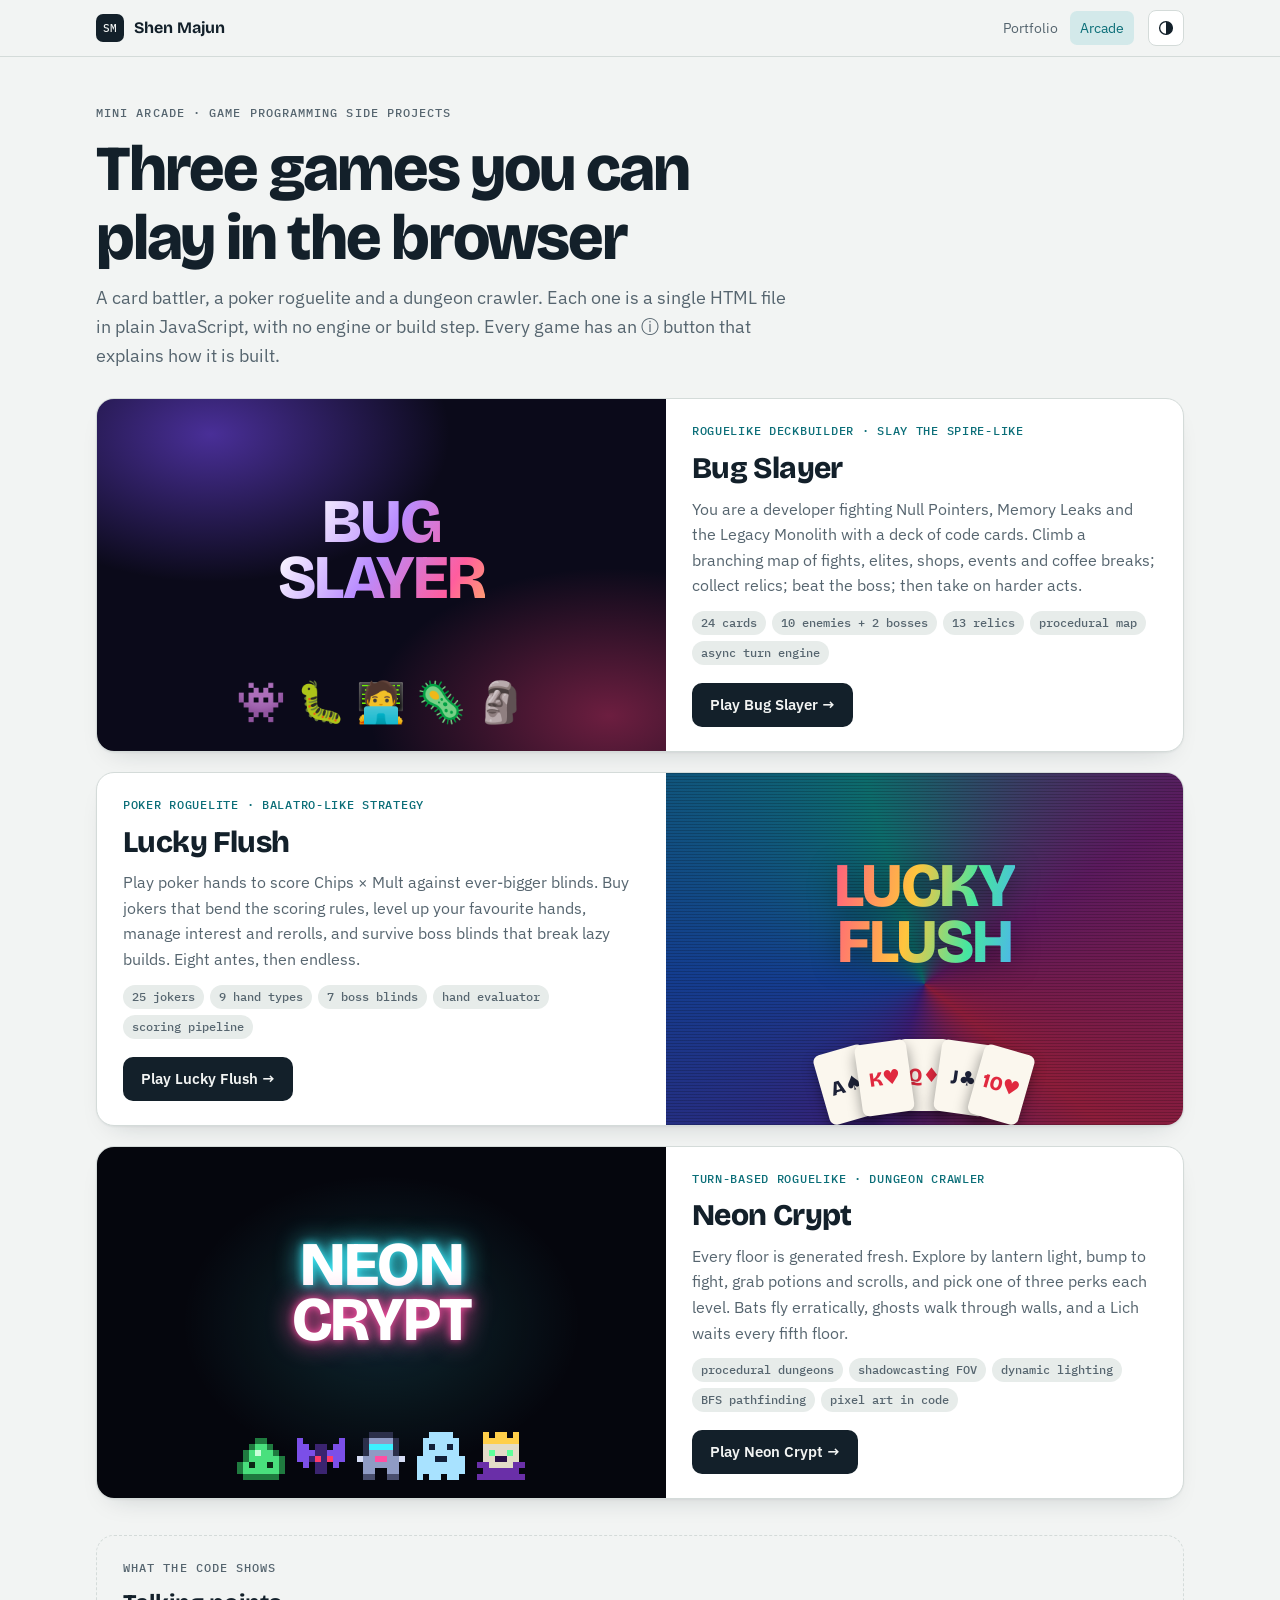
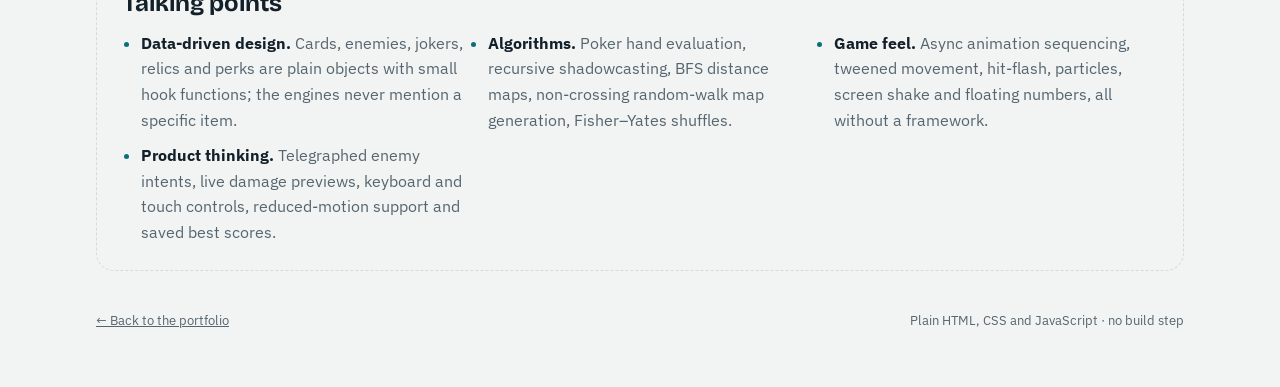
==== games/index.html @ 21170aec "Add Mini Arcade: three browser games - Bug Slayer: developer-themed roguelike deckbuilder (branching" ====
<!doctype html>
<html lang="en">
<head>
<meta charset="utf-8">
<meta name="viewport" content="width=device-width, initial-scale=1, viewport-fit=cover">
<meta name="description" content="Three browser games by Shen Majun: a developer-themed deckbuilder, a poker roguelite and a neon dungeon crawler. Plain JavaScript, no build step.">
<meta name="author" content="Shen Majun">
<title>Mini Arcade · Shen Majun</title>
<link rel="icon" href="data:image/svg+xml,%3Csvg xmlns='http://www.w3.org/2000/svg' viewBox='0 0 32 32'%3E%3Crect width='32' height='32' rx='7' fill='%2313202a'/%3E%3Ctext x='16' y='21' font-family='monospace' font-size='13' fill='%23f2f4f3' text-anchor='middle'%3ESM%3C/text%3E%3C/svg%3E">
<link rel="preconnect" href="https://fonts.googleapis.com">
<link rel="preconnect" href="https://fonts.gstatic.com" crossorigin>
<link rel="stylesheet" href="https://fonts.googleapis.com/css2?family=Bricolage+Grotesque:opsz,wght@12..96,500;12..96,700;12..96,800&family=IBM+Plex+Sans:wght@400;500;600&family=IBM+Plex+Mono:wght@400;500&display=swap">
<link rel="stylesheet" href="games.css">
<script src="games.js"></script>
</head>
<body>
<nav class="nav" aria-label="Site">
  <div class="nav-inner">
    <a class="mark" href="../"><i>SM</i><span>Shen Majun</span></a>
    <div class="nav-links"><a href="../">Portfolio</a><a href="./" class="active">Arcade</a></div>
    <button class="icon-btn" id="theme" type="button" aria-label="Switch light or dark theme" title="Switch light or dark theme">
      <svg width="18" height="18" viewBox="0 0 24 24" aria-hidden="true"><circle cx="12" cy="12" r="8.5" fill="none" stroke="currentColor" stroke-width="1.8"/><path d="M12 3.5a8.5 8.5 0 0 1 0 17z" fill="currentColor"/></svg>
    </button>
  </div>
</nav>

<main class="wrap">
  <header class="page-head">
    <p class="eyebrow">Mini Arcade · game programming side projects</p>
    <h1>Three games you can play in the browser</h1>
    <p class="lede">A card battler, a poker roguelite and a dungeon crawler. Each one is a single HTML file in plain JavaScript, with no engine or build step. Every game has an ⓘ button that explains how it is built.</p>
  </header>

  <div class="games">
    <a class="game" href="bug-slayer.html">
      <div class="poster p-bug" aria-hidden="true">
        <div class="big">BUG<br>SLAYER</div>
        <div class="art"><span>👾</span><span>🐛</span><span>🧑‍💻</span><span>🦠</span><span>🗿</span></div>
      </div>
      <div class="info">
        <span class="kind">Roguelike deckbuilder · Slay the Spire-like</span>
        <h2>Bug Slayer</h2>
        <p>You are a developer fighting Null Pointers, Memory Leaks and the Legacy Monolith with a deck of code cards. Climb a branching map of fights, elites, shops, events and coffee breaks; collect relics; beat the boss; then take on harder acts.</p>
        <div class="tags"><span class="tag">24 cards</span><span class="tag">10 enemies + 2 bosses</span><span class="tag">13 relics</span><span class="tag">procedural map</span><span class="tag">async turn engine</span></div>
        <div class="row"><span class="play">Play Bug Slayer →</span><span class="best" data-best="bug"></span></div>
      </div>
    </a>

    <a class="game" href="lucky-flush.html">
      <div class="poster p-flush" aria-hidden="true">
        <div class="big">LUCKY<br>FLUSH</div>
        <div class="cards"><b>A♠</b><b class="r">K♥</b><b class="r">Q♦</b><b>J♣</b><b class="r">10♥</b></div>
      </div>
      <div class="info">
        <span class="kind">Poker roguelite · Balatro-like strategy</span>
        <h2>Lucky Flush</h2>
        <p>Play poker hands to score Chips × Mult against ever-bigger blinds. Buy jokers that bend the scoring rules, level up your favourite hands, manage interest and rerolls, and survive boss blinds that break lazy builds. Eight antes, then endless.</p>
        <div class="tags"><span class="tag">25 jokers</span><span class="tag">9 hand types</span><span class="tag">7 boss blinds</span><span class="tag">hand evaluator</span><span class="tag">scoring pipeline</span></div>
        <div class="row"><span class="play">Play Lucky Flush →</span><span class="best" data-best="flush"></span></div>
      </div>
    </a>

    <a class="game" href="neon-crypt.html">
      <div class="poster p-crypt" aria-hidden="true">
        <div class="big">NEON<br><span>CRYPT</span></div>
        <canvas id="crypt-sprites" width="48" height="8"></canvas>
      </div>
      <div class="info">
        <span class="kind">Turn-based roguelike · dungeon crawler</span>
        <h2>Neon Crypt</h2>
        <p>Every floor is generated fresh. Explore by lantern light, bump to fight, grab potions and scrolls, and pick one of three perks each level. Bats fly erratically, ghosts walk through walls, and a Lich waits every fifth floor.</p>
        <div class="tags"><span class="tag">procedural dungeons</span><span class="tag">shadowcasting FOV</span><span class="tag">dynamic lighting</span><span class="tag">BFS pathfinding</span><span class="tag">pixel art in code</span></div>
        <div class="row"><span class="play">Play Neon Crypt →</span><span class="best" data-best="crypt"></span></div>
      </div>
    </a>
  </div>

  <section class="how">
    <p class="eyebrow">What the code shows</p>
    <h2>Talking points</h2>
    <ul>
      <li><b>Data-driven design.</b> Cards, enemies, jokers, relics and perks are plain objects with small hook functions; the engines never mention a specific item.</li>
      <li><b>Algorithms.</b> Poker hand evaluation, recursive shadowcasting, BFS distance maps, non-crossing random-walk map generation, Fisher–Yates shuffles.</li>
      <li><b>Game feel.</b> Async animation sequencing, tweened movement, hit-flash, particles, screen shake and floating numbers, all without a framework.</li>
      <li><b>Product thinking.</b> Telegraphed enemy intents, live damage previews, keyboard and touch controls, reduced-motion support and saved best scores.</li>
    </ul>
  </section>
  <footer class="foot"><a href="../">← Back to the portfolio</a><span>Plain HTML, CSS and JavaScript · no build step</span></footer>
</main>

<script>
(function () {
  "use strict";
  var best = {
    bug: Arcade.best("bugslayer-floor") ? "Best: floor " + Arcade.best("bugslayer-floor") : "",
    flush: Arcade.best("luckyflush-ante") ? "Best: ante " + Arcade.best("luckyflush-ante") : "",
    crypt: Arcade.best("neoncrypt-depth") ? "Best: depth " + Arcade.best("neoncrypt-depth") : ""
  };
  [].forEach.call(document.querySelectorAll("[data-best]"), function (el) { el.textContent = best[el.dataset.best]; });

  // A few Neon Crypt sprites for the poster (same 8×8 palette art as the game).
  var art = [
    [{ a: "#1f7a3f", b: "#49e07d", c: "#c9ffd9", d: "#0b2a16" }, ["........", "...aa...", "..abba..", ".abcbba.", ".abbbbba", "abdbbdba", "abbbbbba", ".aaaaaa."]],
    [{ a: "#7b4fe8", b: "#3b2470", c: "#ff3b6b" }, ["........", "a......a", "aa.bb.aa", "aaabbaaa", "aabcbcaa", ".a.bb.a.", "...bb...", "........"]],
    [{ a: "#2b2f4a", b: "#8f9bc4", c: "#3ef0ff", d: "#d6dcf5", e: "#ff4fa3", f: "#4a4f6e" }, ["..aaaa..", ".abbbba.", ".acccca.", ".abbbba.", "dbbeebbd", ".bbbbbb.", ".bb..bb.", ".ff..ff."]],
    [{ a: "#a8e2ff", b: "#12203a" }, ["..aaaa..", ".aaaaaa.", ".abaaba.", ".aaaaaa.", "aaabbaaa", "aaaaaaaa", "aaaaaaaa", "a.aa.aa."]],
    [{ a: "#ffcf4a", b: "#e3dcc8", c: "#5fff9b", d: "#6a2fa8", e: "#2a1048" }, [".a.aa.a.", ".aaaaaa.", ".bbbbbb.", ".bcbbcb.", ".bbeebb.", "ddbbbbdd", ".dddddd.", "dddddddd"]]
  ];
  var cv = document.getElementById("crypt-sprites"), ctx = cv.getContext("2d");
  art.forEach(function (sp, n) {
    sp[1].forEach(function (row, y) {
      for (var x = 0; x < 8; x++) { var ch = row[x]; if (ch === ".") continue; ctx.fillStyle = sp[0][ch]; ctx.fillRect(n * 10 + x, y, 1, 1); }
    });
  });
})();
</script>
</body>
</html>
---- games/games.css ----
/* Arcade hub. Same tokens as the portfolio (assets/style.css) so it reads as part of the site
   in both themes; each game card carries a dark poster in that game's own palette. */
:root {
  --paper: #f2f4f3;
  --surface: #ffffff;
  --sunk: #e7ecea;
  --ink: #13202a;
  --muted: #56656f;
  --rule: #d4dbd9;
  --signal: #0b6e78;
  --signal-soft: #d3e9ea;
  --shadow: 0 1px 2px rgb(19 32 42 / .05), 0 12px 28px -16px rgb(19 32 42 / .22);
  --display: "Bricolage Grotesque", "Segoe UI", system-ui, sans-serif;
  --body: "IBM Plex Sans", "Segoe UI", system-ui, sans-serif;
  --mono: "IBM Plex Mono", ui-monospace, Consolas, monospace;
}
@media (prefers-color-scheme: dark) {
  :root:not([data-theme="light"]) {
    --paper: #0e1519; --surface: #151f25; --sunk: #1b272e; --ink: #e4ebed; --muted: #95a4ac; --rule: #26343d;
    --signal: #55c4ce; --signal-soft: #133a40;
    --shadow: 0 1px 2px rgb(0 0 0 / .3), 0 12px 28px -16px rgb(0 0 0 / .7);
    color-scheme: dark;
  }
}
:root[data-theme="dark"] {
  --paper: #0e1519; --surface: #151f25; --sunk: #1b272e; --ink: #e4ebed; --muted: #95a4ac; --rule: #26343d;
  --signal: #55c4ce; --signal-soft: #133a40;
  --shadow: 0 1px 2px rgb(0 0 0 / .3), 0 12px 28px -16px rgb(0 0 0 / .7);
  color-scheme: dark;
}

*, *::before, *::after { box-sizing: border-box; }
[hidden] { display: none !important; }
body { margin: 0; background: var(--paper); color: var(--ink); font: 400 16px/1.6 var(--body); -webkit-font-smoothing: antialiased; }
h1, h2, h3 { font-family: var(--display); text-wrap: balance; margin: 0; line-height: 1.08; }
p, ul { margin: 0; }
a { color: inherit; }
button { font: inherit; color: inherit; }
:focus-visible { outline: 2px solid var(--signal); outline-offset: 2px; border-radius: 4px; }
code { font: 400 .9em var(--mono); background: var(--signal-soft); padding: 1px 5px; border-radius: 4px; }
.eyebrow { font: 500 12px/1.4 var(--mono); letter-spacing: .09em; text-transform: uppercase; color: var(--muted); }

/* ---------- nav ---------- */
.nav { position: sticky; top: 0; z-index: 20; border-bottom: 1px solid var(--rule);
  background: color-mix(in srgb, var(--paper) 88%, transparent); backdrop-filter: saturate(1.4) blur(12px); -webkit-backdrop-filter: saturate(1.4) blur(12px); }
.nav-inner { max-width: 1120px; margin: 0 auto; display: flex; align-items: center; gap: 14px; padding: 10px 16px; }
.mark { display: flex; align-items: center; gap: 10px; text-decoration: none; font: 700 16px/1 var(--display); white-space: nowrap; flex: none; }
.mark i { width: 28px; height: 28px; border-radius: 7px; background: var(--ink); color: var(--paper); display: grid; place-items: center; font: 500 11px/1 var(--mono); font-style: normal; }
.nav-links { display: flex; gap: 2px; margin-left: auto; min-width: 0; }
.nav-links a { padding: 6px 10px; border-radius: 7px; font-size: 14px; color: var(--muted); text-decoration: none; white-space: nowrap; }
.nav-links a:hover { color: var(--ink); background: var(--sunk); }
.nav-links a.active { color: var(--signal); background: var(--signal-soft); }
.icon-btn { flex: none; width: 36px; height: 36px; display: grid; place-items: center; padding: 0; border-radius: 8px; border: 1px solid var(--rule); background: var(--surface); cursor: pointer; }
.icon-btn:hover { border-color: var(--signal); }
@media (max-width: 600px) { .mark span { display: none; } }

/* ---------- page ---------- */
.wrap { max-width: 1120px; margin: 0 auto; padding: 0 16px 56px; }
.page-head { display: grid; gap: 12px; padding-block: 48px 28px; }
.page-head h1 { font-size: clamp(38px, 6vw, 64px); font-weight: 800; letter-spacing: -.035em; max-width: 16ch; }
.page-head .lede { max-width: 64ch; color: var(--muted); font-size: 18px; }
.foot { display: flex; flex-wrap: wrap; justify-content: space-between; gap: 8px; padding-top: 40px; color: var(--muted); font-size: 13px; }

/* ---------- game cards ---------- */
.games { display: grid; gap: 20px; }
.game { display: grid; grid-template-columns: minmax(0, 1.1fr) minmax(0, 1fr); background: var(--surface); border: 1px solid var(--rule); border-radius: 18px;
  box-shadow: var(--shadow); overflow: hidden; text-decoration: none; transition: transform .2s, border-color .2s; }
.game:hover { transform: translateY(-3px); border-color: var(--signal); }
.game:nth-child(even) .poster { order: 2; }
@media (max-width: 820px) { .game { grid-template-columns: 1fr; } .game:nth-child(even) .poster { order: 0; } }
.poster { position: relative; min-height: 260px; display: grid; place-items: center; overflow: hidden; isolation: isolate; color: #fff; }
.poster .big { font: 800 clamp(40px, 6vw, 62px)/.9 var(--display); letter-spacing: -.03em; text-align: center; position: relative; z-index: 2; }
.poster .art { position: absolute; inset: 0; z-index: 1; display: flex; align-items: flex-end; justify-content: center; gap: 10px; padding-bottom: 18px; font-size: 40px; opacity: .95; }
.poster .art span { display: inline-block; transition: transform .3s; }
.game:hover .poster .art span { transform: translateY(-6px); }
.game:hover .poster .art span:nth-child(2n) { transform: translateY(-10px) rotate(-6deg); }
.p-bug { background: radial-gradient(60% 60% at 20% 10%, rgb(124 77 255 / .55), transparent 70%), radial-gradient(60% 60% at 90% 90%, rgb(255 60 120 / .4), transparent 70%), #0b0a1a; }
.p-bug .big { background: linear-gradient(120deg, #fff 10%, #b98cff 45%, #ff5d9e 75%, #ffcb52); -webkit-background-clip: text; background-clip: text; color: transparent; padding-bottom: 50px; }
.p-flush { background: conic-gradient(from 200deg at 50% 60%, #3a1c71, #143d8f, #0d6b6b, #5b1a5e, #8c1d3a, #3a1c71); }
.p-flush::after { content: ""; position: absolute; inset: 0; background: repeating-linear-gradient(0deg, rgb(0 0 0 / .18) 0 1px, transparent 1px 3px); z-index: 0; }
.p-flush .big { background: linear-gradient(100deg, #ff5e7e, #ffc53d 40%, #46e6a0 70%, #4fa8ff); -webkit-background-clip: text; background-clip: text; color: transparent; filter: drop-shadow(0 4px 14px rgb(0 0 0 / .4)); padding-bottom: 70px; }
.p-flush .cards { position: absolute; bottom: 14px; left: 50%; transform: translateX(-50%); display: flex; z-index: 1; }
.p-flush .cards b { width: 52px; height: 72px; border-radius: 7px; background: #fbf7ee; color: #1d2238; display: grid; place-items: center; font: 800 20px var(--display); margin: 0 -6px;
  box-shadow: 0 6px 14px rgb(0 0 0 / .4); transition: transform .3s; }
.p-flush .cards b.r { color: #e0293f; }
.p-flush .cards b:nth-child(1) { transform: rotate(-16deg) translateY(10px); } .p-flush .cards b:nth-child(2) { transform: rotate(-8deg) translateY(3px); }
.p-flush .cards b:nth-child(4) { transform: rotate(8deg) translateY(3px); } .p-flush .cards b:nth-child(5) { transform: rotate(16deg) translateY(10px); }
.game:hover .p-flush .cards b { margin: 0 -2px; }
.p-crypt { background: radial-gradient(50% 60% at 50% 50%, rgb(62 240 255 / .14), transparent 70%), #05060d; }
.p-crypt .big { color: #fff; text-shadow: 0 0 8px #3ef0ff, 0 0 26px #3ef0ff; padding-bottom: 60px; }
.p-crypt .big span { text-shadow: 0 0 8px #ff4fa3, 0 0 26px #ff4fa3; }
.p-crypt canvas { position: absolute; bottom: 18px; left: 50%; transform: translateX(-50%); width: 288px; height: 48px; image-rendering: pixelated; z-index: 1; }
.info { padding: 24px 26px; display: grid; gap: 12px; align-content: center; }
.info .kind { font: 500 12px/1.4 var(--mono); letter-spacing: .06em; text-transform: uppercase; color: var(--signal); }
.info h2 { font-size: 30px; font-weight: 800; letter-spacing: -.02em; }
.info p { color: var(--muted); }
.tags { display: flex; flex-wrap: wrap; gap: 6px; }
.tag { font: 500 12px/1 var(--mono); padding: 6px 9px; border-radius: 99px; background: var(--sunk); color: var(--muted); }
.info .row { display: flex; flex-wrap: wrap; align-items: center; gap: 10px 16px; padding-top: 6px; }
.play { display: inline-flex; align-items: center; gap: 8px; padding: 10px 18px; border-radius: 10px; background: var(--ink); color: var(--paper); font-weight: 600; font-size: 15px; }
.game:hover .play { background: var(--signal); }
.best { font: 500 13px var(--mono); color: var(--muted); }

.how { margin-top: 36px; padding: 24px 26px; border-radius: 18px; border: 1px dashed var(--rule); display: grid; gap: 14px; }
.how h2 { font-size: 24px; }
.how ul { display: grid; grid-template-columns: repeat(auto-fit, minmax(260px, 1fr)); gap: 10px 24px; padding-left: 18px; color: var(--muted); }
.how li::marker { color: var(--signal); }
.how b { color: var(--ink); }
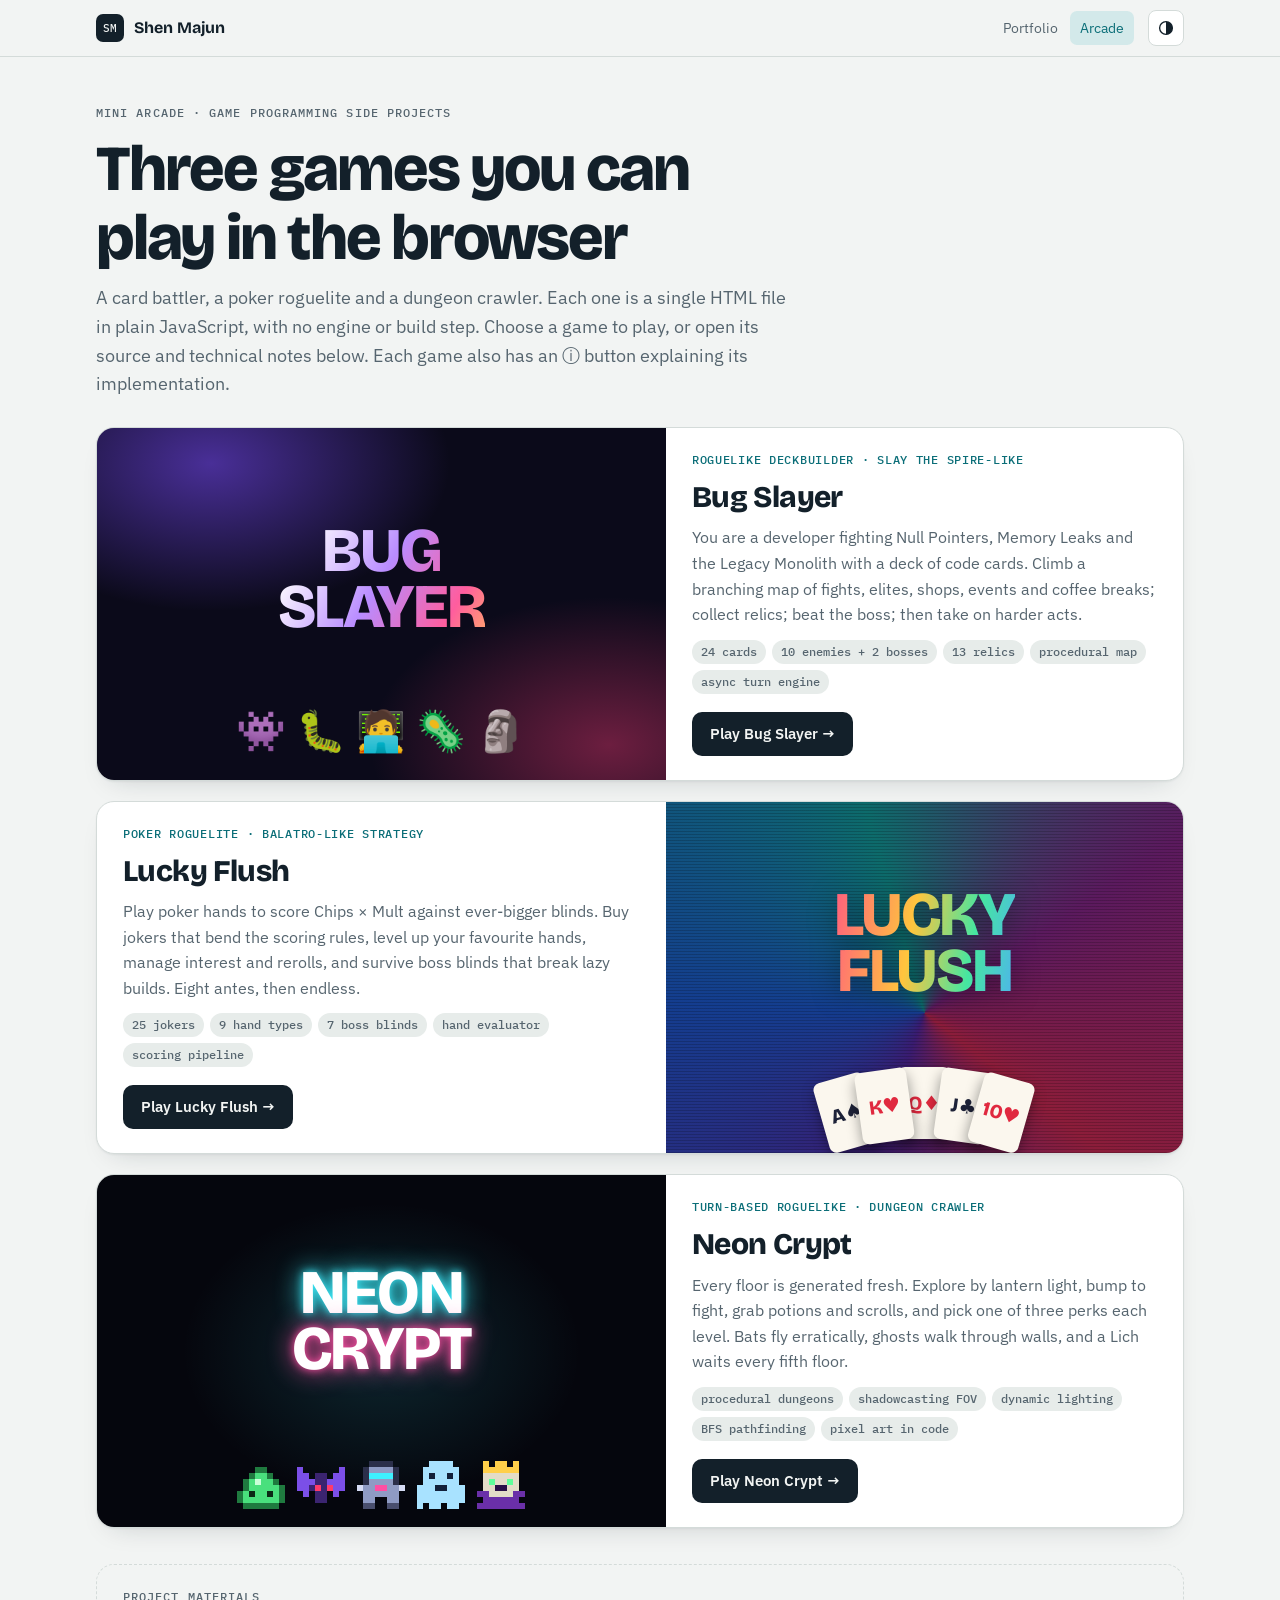
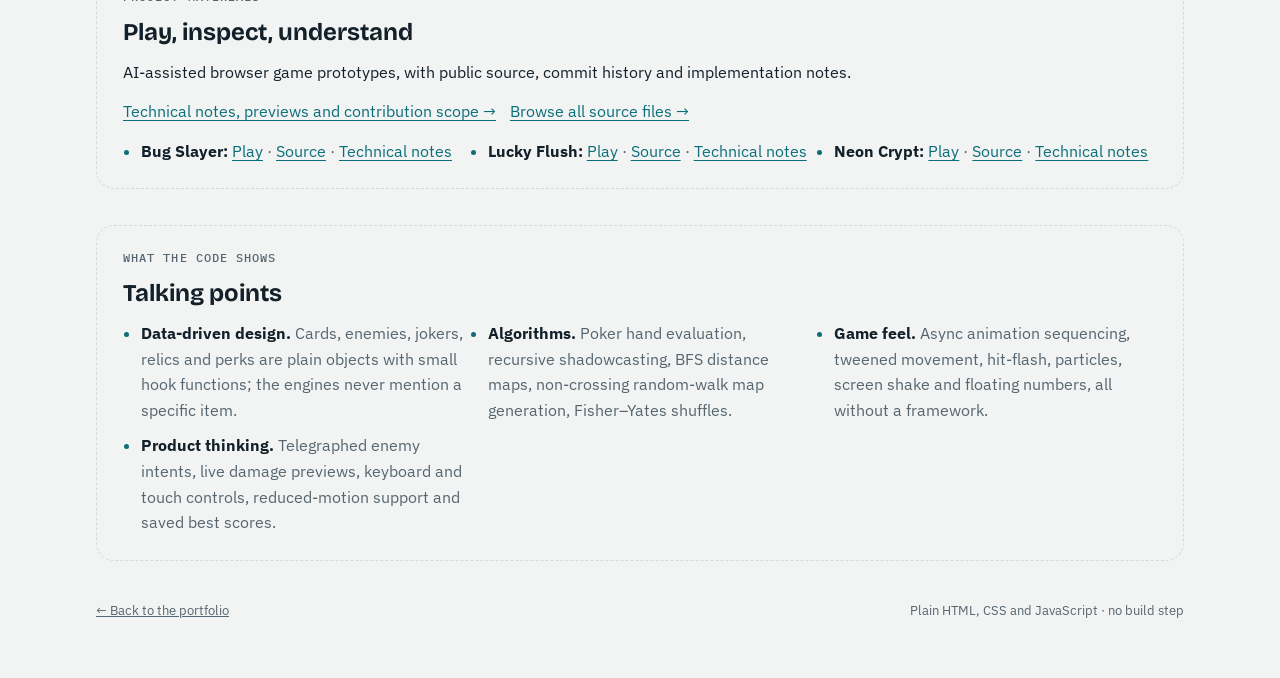
==== commit 24e404c8: "Restore portfolio homepage and connect project demos Publish the general portfolio at the site root," ====
--- a/games/index.html
+++ b/games/index.html
@@ -1,118 +1,6 @@
 <!doctype html>
-<html lang="en">
-<head>
-<meta charset="utf-8">
-<meta name="viewport" content="width=device-width, initial-scale=1, viewport-fit=cover">
-<meta name="description" content="Three browser games by Shen Majun: a developer-themed deckbuilder, a poker roguelite and a neon dungeon crawler. Plain JavaScript, no build step.">
-<meta name="author" content="Shen Majun">
-<title>Mini Arcade · Shen Majun</title>
-<link rel="icon" href="data:image/svg+xml,%3Csvg xmlns='http://www.w3.org/2000/svg' viewBox='0 0 32 32'%3E%3Crect width='32' height='32' rx='7' fill='%2313202a'/%3E%3Ctext x='16' y='21' font-family='monospace' font-size='13' fill='%23f2f4f3' text-anchor='middle'%3ESM%3C/text%3E%3C/svg%3E">
-<link rel="preconnect" href="https://fonts.googleapis.com">
-<link rel="preconnect" href="https://fonts.gstatic.com" crossorigin>
-<link rel="stylesheet" href="https://fonts.googleapis.com/css2?family=Bricolage+Grotesque:opsz,wght@12..96,500;12..96,700;12..96,800&family=IBM+Plex+Sans:wght@400;500;600&family=IBM+Plex+Mono:wght@400;500&display=swap">
-<link rel="stylesheet" href="games.css">
-<script src="games.js"></script>
-</head>
-<body>
-<nav class="nav" aria-label="Site">
-  <div class="nav-inner">
-    <a class="mark" href="../"><i>SM</i><span>Shen Majun</span></a>
-    <div class="nav-links"><a href="../">Portfolio</a><a href="./" class="active">Arcade</a></div>
-    <button class="icon-btn" id="theme" type="button" aria-label="Switch light or dark theme" title="Switch light or dark theme">
-      <svg width="18" height="18" viewBox="0 0 24 24" aria-hidden="true"><circle cx="12" cy="12" r="8.5" fill="none" stroke="currentColor" stroke-width="1.8"/><path d="M12 3.5a8.5 8.5 0 0 1 0 17z" fill="currentColor"/></svg>
-    </button>
-  </div>
-</nav>
-
-<main class="wrap">
-  <header class="page-head">
-    <p class="eyebrow">Mini Arcade · game programming side projects</p>
-    <h1>Three games you can play in the browser</h1>
-    <p class="lede">A card battler, a poker roguelite and a dungeon crawler. Each one is a single HTML file in plain JavaScript, with no engine or build step. Every game has an ⓘ button that explains how it is built.</p>
-  </header>
-
-  <div class="games">
-    <a class="game" href="bug-slayer.html">
-      <div class="poster p-bug" aria-hidden="true">
-        <div class="big">BUG<br>SLAYER</div>
-        <div class="art"><span>👾</span><span>🐛</span><span>🧑‍💻</span><span>🦠</span><span>🗿</span></div>
-      </div>
-      <div class="info">
-        <span class="kind">Roguelike deckbuilder · Slay the Spire-like</span>
-        <h2>Bug Slayer</h2>
-        <p>You are a developer fighting Null Pointers, Memory Leaks and the Legacy Monolith with a deck of code cards. Climb a branching map of fights, elites, shops, events and coffee breaks; collect relics; beat the boss; then take on harder acts.</p>
-        <div class="tags"><span class="tag">24 cards</span><span class="tag">10 enemies + 2 bosses</span><span class="tag">13 relics</span><span class="tag">procedural map</span><span class="tag">async turn engine</span></div>
-        <div class="row"><span class="play">Play Bug Slayer →</span><span class="best" data-best="bug"></span></div>
-      </div>
-    </a>
-
-    <a class="game" href="lucky-flush.html">
-      <div class="poster p-flush" aria-hidden="true">
-        <div class="big">LUCKY<br>FLUSH</div>
-        <div class="cards"><b>A♠</b><b class="r">K♥</b><b class="r">Q♦</b><b>J♣</b><b class="r">10♥</b></div>
-      </div>
-      <div class="info">
-        <span class="kind">Poker roguelite · Balatro-like strategy</span>
-        <h2>Lucky Flush</h2>
-        <p>Play poker hands to score Chips × Mult against ever-bigger blinds. Buy jokers that bend the scoring rules, level up your favourite hands, manage interest and rerolls, and survive boss blinds that break lazy builds. Eight antes, then endless.</p>
-        <div class="tags"><span class="tag">25 jokers</span><span class="tag">9 hand types</span><span class="tag">7 boss blinds</span><span class="tag">hand evaluator</span><span class="tag">scoring pipeline</span></div>
-        <div class="row"><span class="play">Play Lucky Flush →</span><span class="best" data-best="flush"></span></div>
-      </div>
-    </a>
-
-    <a class="game" href="neon-crypt.html">
-      <div class="poster p-crypt" aria-hidden="true">
-        <div class="big">NEON<br><span>CRYPT</span></div>
-        <canvas id="crypt-sprites" width="48" height="8"></canvas>
-      </div>
-      <div class="info">
-        <span class="kind">Turn-based roguelike · dungeon crawler</span>
-        <h2>Neon Crypt</h2>
-        <p>Every floor is generated fresh. Explore by lantern light, bump to fight, grab potions and scrolls, and pick one of three perks each level. Bats fly erratically, ghosts walk through walls, and a Lich waits every fifth floor.</p>
-        <div class="tags"><span class="tag">procedural dungeons</span><span class="tag">shadowcasting FOV</span><span class="tag">dynamic lighting</span><span class="tag">BFS pathfinding</span><span class="tag">pixel art in code</span></div>
-        <div class="row"><span class="play">Play Neon Crypt →</span><span class="best" data-best="crypt"></span></div>
-      </div>
-    </a>
-  </div>
-
-  <section class="how">
-    <p class="eyebrow">What the code shows</p>
-    <h2>Talking points</h2>
-    <ul>
-      <li><b>Data-driven design.</b> Cards, enemies, jokers, relics and perks are plain objects with small hook functions; the engines never mention a specific item.</li>
-      <li><b>Algorithms.</b> Poker hand evaluation, recursive shadowcasting, BFS distance maps, non-crossing random-walk map generation, Fisher–Yates shuffles.</li>
-      <li><b>Game feel.</b> Async animation sequencing, tweened movement, hit-flash, particles, screen shake and floating numbers, all without a framework.</li>
-      <li><b>Product thinking.</b> Telegraphed enemy intents, live damage previews, keyboard and touch controls, reduced-motion support and saved best scores.</li>
-    </ul>
-  </section>
-  <footer class="foot"><a href="../">← Back to the portfolio</a><span>Plain HTML, CSS and JavaScript · no build step</span></footer>
-</main>
-
-<script>
-(function () {
-  "use strict";
-  var best = {
-    bug: Arcade.best("bugslayer-floor") ? "Best: floor " + Arcade.best("bugslayer-floor") : "",
-    flush: Arcade.best("luckyflush-ante") ? "Best: ante " + Arcade.best("luckyflush-ante") : "",
-    crypt: Arcade.best("neoncrypt-depth") ? "Best: depth " + Arcade.best("neoncrypt-depth") : ""
-  };
-  [].forEach.call(document.querySelectorAll("[data-best]"), function (el) { el.textContent = best[el.dataset.best]; });
-
-  // A few Neon Crypt sprites for the poster (same 8×8 palette art as the game).
-  var art = [
-    [{ a: "#1f7a3f", b: "#49e07d", c: "#c9ffd9", d: "#0b2a16" }, ["........", "...aa...", "..abba..", ".abcbba.", ".abbbbba", "abdbbdba", "abbbbbba", ".aaaaaa."]],
-    [{ a: "#7b4fe8", b: "#3b2470", c: "#ff3b6b" }, ["........", "a......a", "aa.bb.aa", "aaabbaaa", "aabcbcaa", ".a.bb.a.", "...bb...", "........"]],
-    [{ a: "#2b2f4a", b: "#8f9bc4", c: "#3ef0ff", d: "#d6dcf5", e: "#ff4fa3", f: "#4a4f6e" }, ["..aaaa..", ".abbbba.", ".acccca.", ".abbbba.", "dbbeebbd", ".bbbbbb.", ".bb..bb.", ".ff..ff."]],
-    [{ a: "#a8e2ff", b: "#12203a" }, ["..aaaa..", ".aaaaaa.", ".abaaba.", ".aaaaaa.", "aaabbaaa", "aaaaaaaa", "aaaaaaaa", "a.aa.aa."]],
-    [{ a: "#ffcf4a", b: "#e3dcc8", c: "#5fff9b", d: "#6a2fa8", e: "#2a1048" }, [".a.aa.a.", ".aaaaaa.", ".bbbbbb.", ".bcbbcb.", ".bbeebb.", "ddbbbbdd", ".dddddd.", "dddddddd"]]
-  ];
-  var cv = document.getElementById("crypt-sprites"), ctx = cv.getContext("2d");
-  art.forEach(function (sp, n) {
-    sp[1].forEach(function (row, y) {
-      for (var x = 0; x < 8; x++) { var ch = row[x]; if (ch === ".") continue; ctx.fillStyle = sp[0][ch]; ctx.fillRect(n * 10 + x, y, 1, 1); }
-    });
-  });
-})();
-</script>
-</body>
-</html>
+<html lang="en"><head><meta charset="utf-8"><meta name="viewport" content="width=device-width,initial-scale=1">
+<meta name="robots" content="noindex,follow"><link rel="canonical" href="https://respooner.github.io/mini-arcade/">
+<meta http-equiv="refresh" content="0;url=/mini-arcade/"><title>Page moved · Shen Majun</title>
+<script>location.replace('/mini-arcade/' + location.search + location.hash);</script></head>
+<body><p>This page has moved. <a href="/mini-arcade/">Open Mini Arcade</a>.</p></body></html>
